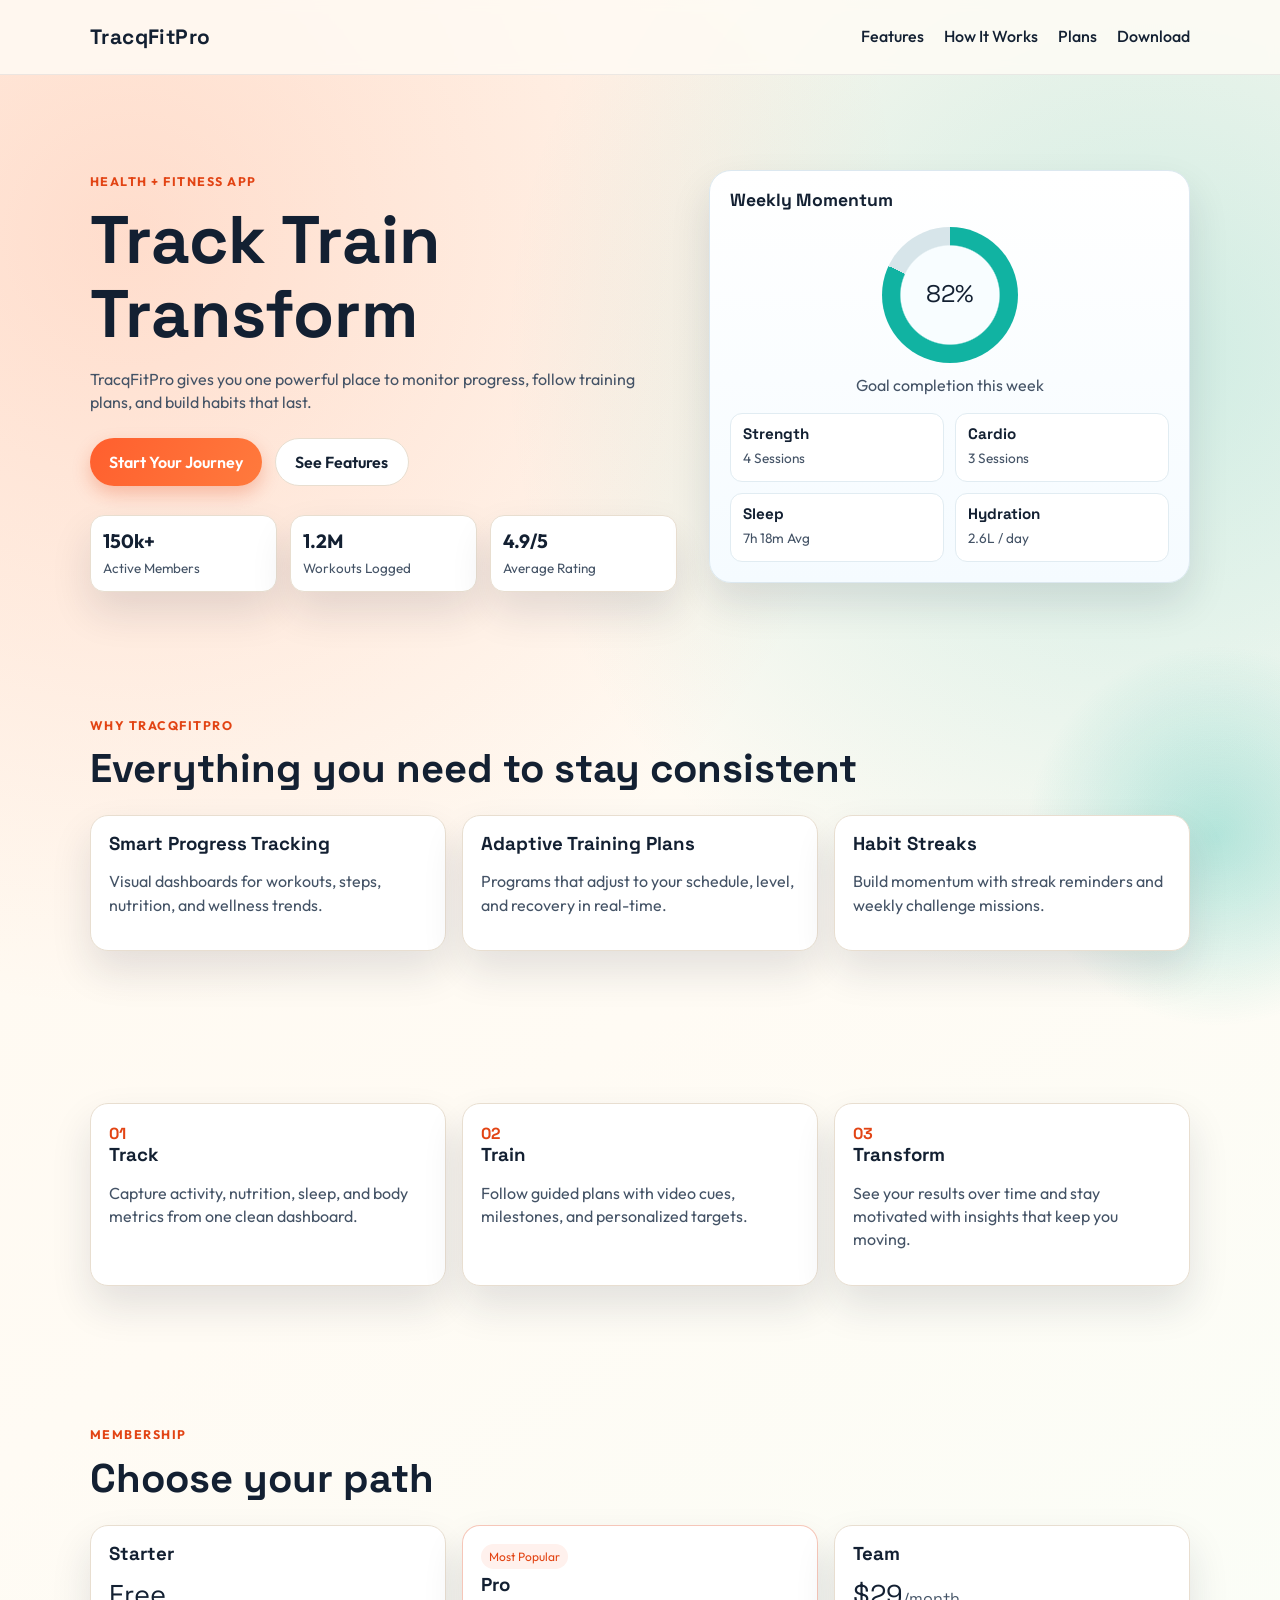
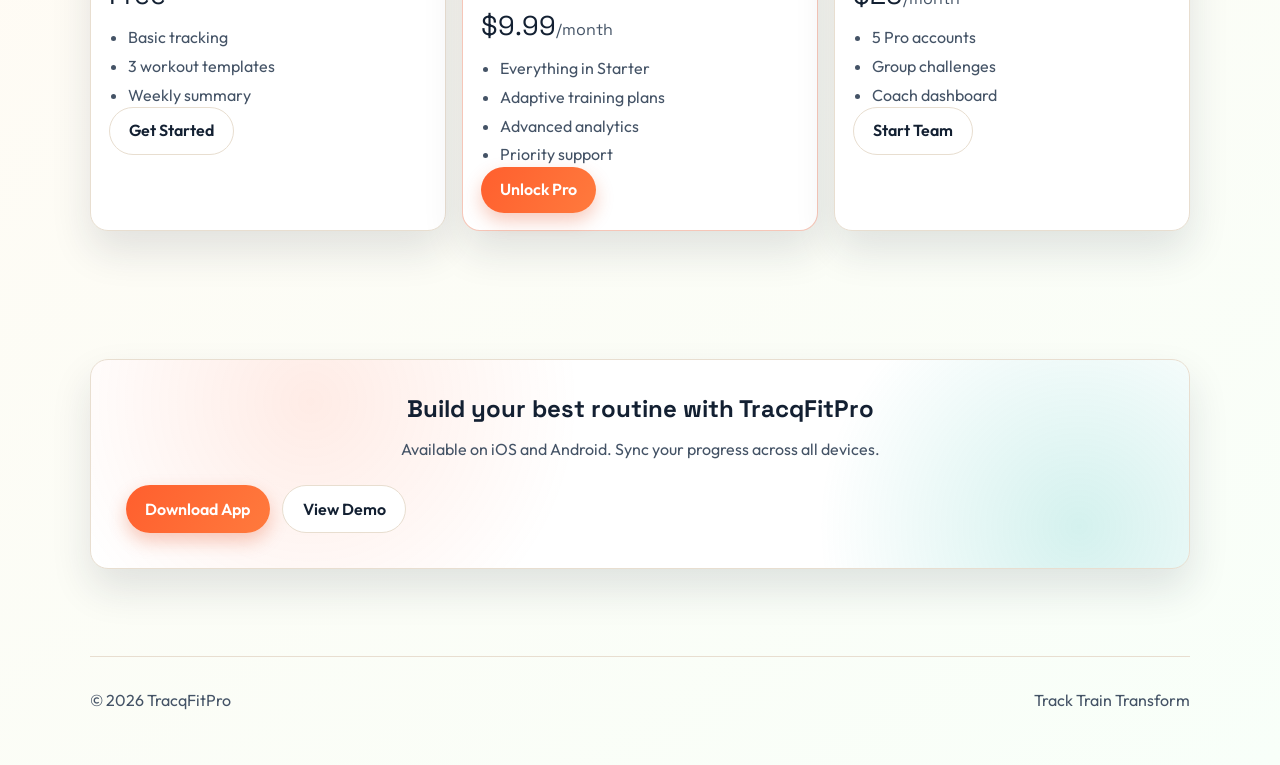
==== index.html @ 1bbfc0fc "Create TracqFitPro GitHub Pages website" ====
<!DOCTYPE html>
<html lang="en">
<head>
  <meta charset="UTF-8">
  <meta name="viewport" content="width=device-width, initial-scale=1.0">
  <title>TracqFitPro | Track Train Transform</title>
  <meta name="description" content="TracqFitPro is a health and fitness app built to help you track your progress, train with purpose, and transform your lifestyle.">
  <link rel="preconnect" href="https://fonts.googleapis.com">
  <link rel="preconnect" href="https://fonts.gstatic.com" crossorigin>
  <link href="https://fonts.googleapis.com/css2?family=Outfit:wght@400;500;600;700;800&family=Space+Grotesk:wght@500;700&display=swap" rel="stylesheet">
  <link rel="stylesheet" href="assets/css/styles.css">
</head>
<body>
  <div class="page-glow" aria-hidden="true"></div>

  <header class="site-header">
    <div class="container nav-wrap">
      <a class="brand" href="#top">TracqFitPro</a>
      <button class="menu-btn" aria-label="Toggle menu" aria-expanded="false">Menu</button>
      <nav class="site-nav" id="site-nav">
        <a href="#features">Features</a>
        <a href="#how">How It Works</a>
        <a href="#plans">Plans</a>
        <a href="#download">Download</a>
      </nav>
    </div>
  </header>

  <main id="top">
    <section class="hero">
      <div class="container hero-grid">
        <div class="hero-copy reveal">
          <p class="eyebrow">Health + Fitness App</p>
          <h1>Track Train Transform</h1>
          <p class="lead">TracqFitPro gives you one powerful place to monitor progress, follow training plans, and build habits that last.</p>
          <div class="hero-actions">
            <a class="btn btn-primary" href="#download">Start Your Journey</a>
            <a class="btn btn-ghost" href="#features">See Features</a>
          </div>
          <ul class="hero-stats" aria-label="App highlights">
            <li><strong>150k+</strong><span>Active Members</span></li>
            <li><strong>1.2M</strong><span>Workouts Logged</span></li>
            <li><strong>4.9/5</strong><span>Average Rating</span></li>
          </ul>
        </div>

        <div class="hero-card reveal" aria-label="Weekly activity snapshot">
          <h2>Weekly Momentum</h2>
          <div class="ring-wrap">
            <div class="ring" role="img" aria-label="82 percent weekly goal complete">
              <span>82%</span>
            </div>
            <p>Goal completion this week</p>
          </div>
          <div class="mini-grid">
            <article>
              <h3>Strength</h3>
              <p>4 Sessions</p>
            </article>
            <article>
              <h3>Cardio</h3>
              <p>3 Sessions</p>
            </article>
            <article>
              <h3>Sleep</h3>
              <p>7h 18m Avg</p>
            </article>
            <article>
              <h3>Hydration</h3>
              <p>2.6L / day</p>
            </article>
          </div>
        </div>
      </div>
    </section>

    <section class="features" id="features">
      <div class="container">
        <p class="eyebrow reveal">Why TracqFitPro</p>
        <h2 class="section-title reveal">Everything you need to stay consistent</h2>
        <div class="feature-grid">
          <article class="feature-card reveal">
            <h3>Smart Progress Tracking</h3>
            <p>Visual dashboards for workouts, steps, nutrition, and wellness trends.</p>
          </article>
          <article class="feature-card reveal">
            <h3>Adaptive Training Plans</h3>
            <p>Programs that adjust to your schedule, level, and recovery in real-time.</p>
          </article>
          <article class="feature-card reveal">
            <h3>Habit Streaks</h3>
            <p>Build momentum with streak reminders and weekly challenge missions.</p>
          </article>
        </div>
      </div>
    </section>

    <section class="how" id="how">
      <div class="container steps-grid">
        <div class="step reveal">
          <span>01</span>
          <h3>Track</h3>
          <p>Capture activity, nutrition, sleep, and body metrics from one clean dashboard.</p>
        </div>
        <div class="step reveal">
          <span>02</span>
          <h3>Train</h3>
          <p>Follow guided plans with video cues, milestones, and personalized targets.</p>
        </div>
        <div class="step reveal">
          <span>03</span>
          <h3>Transform</h3>
          <p>See your results over time and stay motivated with insights that keep you moving.</p>
        </div>
      </div>
    </section>

    <section class="plans" id="plans">
      <div class="container">
        <p class="eyebrow reveal">Membership</p>
        <h2 class="section-title reveal">Choose your path</h2>
        <div class="plans-grid">
          <article class="plan reveal">
            <h3>Starter</h3>
            <p class="price">Free</p>
            <ul>
              <li>Basic tracking</li>
              <li>3 workout templates</li>
              <li>Weekly summary</li>
            </ul>
            <a href="#download" class="btn btn-ghost">Get Started</a>
          </article>
          <article class="plan plan-featured reveal">
            <p class="tag">Most Popular</p>
            <h3>Pro</h3>
            <p class="price">$9.99<span>/month</span></p>
            <ul>
              <li>Everything in Starter</li>
              <li>Adaptive training plans</li>
              <li>Advanced analytics</li>
              <li>Priority support</li>
            </ul>
            <a href="#download" class="btn btn-primary">Unlock Pro</a>
          </article>
          <article class="plan reveal">
            <h3>Team</h3>
            <p class="price">$29<span>/month</span></p>
            <ul>
              <li>5 Pro accounts</li>
              <li>Group challenges</li>
              <li>Coach dashboard</li>
            </ul>
            <a href="#download" class="btn btn-ghost">Start Team</a>
          </article>
        </div>
      </div>
    </section>

    <section class="download" id="download">
      <div class="container download-wrap reveal">
        <h2>Build your best routine with TracqFitPro</h2>
        <p>Available on iOS and Android. Sync your progress across all devices.</p>
        <div class="hero-actions">
          <a class="btn btn-primary" href="#top">Download App</a>
          <a class="btn btn-ghost" href="#top">View Demo</a>
        </div>
      </div>
    </section>
  </main>

  <footer class="site-footer">
    <div class="container footer-wrap">
      <p>© <span id="year"></span> TracqFitPro</p>
      <p>Track Train Transform</p>
    </div>
  </footer>

  <script src="assets/js/script.js"></script>
</body>
</html>
---- assets/css/styles.css ----
:root {
  --bg: #fff8ee;
  --surface: #ffffff;
  --ink: #132032;
  --muted: #445366;
  --brand: #ff5f2e;
  --brand-dark: #e24414;
  --accent: #11b3a2;
  --line: #e8ded0;
  --shadow: 0 20px 40px rgba(23, 37, 54, 0.12);
}

* {
  box-sizing: border-box;
}

html {
  scroll-behavior: smooth;
}

body {
  margin: 0;
  font-family: "Outfit", "Segoe UI", sans-serif;
  color: var(--ink);
  background:
    radial-gradient(circle at 10% 10%, rgba(255, 95, 46, 0.18), transparent 32%),
    radial-gradient(circle at 90% 15%, rgba(17, 179, 162, 0.2), transparent 28%),
    linear-gradient(145deg, #fff8ee 0%, #fffbf4 45%, #f8fff9 100%);
  line-height: 1.45;
}

.page-glow {
  position: fixed;
  inset: auto -8rem -8rem auto;
  width: 24rem;
  height: 24rem;
  background: radial-gradient(circle, rgba(17, 179, 162, 0.28), transparent 70%);
  pointer-events: none;
  z-index: -1;
}

.container {
  width: min(1100px, 92%);
  margin: 0 auto;
}

.site-header {
  position: sticky;
  top: 0;
  z-index: 10;
  backdrop-filter: blur(6px);
  background: rgba(255, 252, 246, 0.8);
  border-bottom: 1px solid rgba(19, 32, 50, 0.08);
}

.nav-wrap {
  min-height: 4.6rem;
  display: flex;
  align-items: center;
  justify-content: space-between;
  gap: 1rem;
}

.brand {
  text-decoration: none;
  color: var(--ink);
  font-family: "Space Grotesk", "Outfit", sans-serif;
  font-size: 1.3rem;
  font-weight: 700;
  letter-spacing: 0.02em;
}

.site-nav {
  display: flex;
  gap: 1.25rem;
}

.site-nav a {
  text-decoration: none;
  color: var(--ink);
  font-weight: 500;
}

.site-nav a:hover,
.site-nav a:focus-visible {
  color: var(--brand-dark);
}

.menu-btn {
  display: none;
  border: 1px solid var(--line);
  border-radius: 999px;
  padding: 0.45rem 0.8rem;
  background: #fff;
  color: var(--ink);
  font-weight: 600;
}

.hero {
  padding: 5.4rem 0 3rem;
}

.hero-grid {
  display: grid;
  grid-template-columns: 1.1fr 0.9fr;
  gap: 2rem;
  align-items: center;
}

.eyebrow {
  text-transform: uppercase;
  letter-spacing: 0.12em;
  font-size: 0.78rem;
  font-weight: 700;
  color: var(--brand-dark);
}

h1,
h2,
h3 {
  margin: 0;
  line-height: 1.1;
  font-family: "Space Grotesk", "Outfit", sans-serif;
}

h1 {
  margin-top: 0.5rem;
  font-size: clamp(2.2rem, 6vw, 4.2rem);
}

.lead {
  margin-top: 1rem;
  color: var(--muted);
  max-width: 58ch;
}

.hero-actions {
  margin-top: 1.5rem;
  display: flex;
  flex-wrap: wrap;
  gap: 0.8rem;
}

.btn {
  text-decoration: none;
  display: inline-flex;
  align-items: center;
  justify-content: center;
  border-radius: 999px;
  padding: 0.72rem 1.2rem;
  font-weight: 600;
  transition: transform 0.2s ease, box-shadow 0.2s ease, background 0.2s ease;
}

.btn:hover,
.btn:focus-visible {
  transform: translateY(-2px);
}

.btn-primary {
  background: linear-gradient(120deg, var(--brand), #ff7a3d);
  color: #fff;
  box-shadow: 0 8px 18px rgba(226, 68, 20, 0.28);
}

.btn-ghost {
  border: 1px solid var(--line);
  background: #fff;
  color: var(--ink);
}

.hero-stats {
  margin: 1.8rem 0 0;
  padding: 0;
  list-style: none;
  display: grid;
  grid-template-columns: repeat(3, minmax(0, 1fr));
  gap: 0.8rem;
}

.hero-stats li {
  background: var(--surface);
  border: 1px solid var(--line);
  border-radius: 14px;
  padding: 0.75rem;
  box-shadow: var(--shadow);
}

.hero-stats strong {
  display: block;
  font-size: 1.2rem;
}

.hero-stats span {
  color: var(--muted);
  font-size: 0.84rem;
}

.hero-card {
  background: linear-gradient(180deg, #ffffff 0%, #f5fbff 100%);
  border: 1px solid #dce8f0;
  border-radius: 22px;
  padding: 1.25rem;
  box-shadow: var(--shadow);
}

.hero-card h2 {
  font-size: 1.1rem;
}

.ring-wrap {
  margin-top: 1rem;
  text-align: center;
}

.ring {
  margin: 0 auto;
  width: 8.5rem;
  aspect-ratio: 1;
  border-radius: 50%;
  display: grid;
  place-items: center;
  font-family: "Space Grotesk", sans-serif;
  font-size: 1.5rem;
  color: var(--ink);
  background:
    radial-gradient(closest-side, #f8fdff 72%, transparent 74% 100%),
    conic-gradient(var(--accent) 0 82%, #d7e5ea 82% 100%);
}

.ring-wrap p {
  margin-top: 0.7rem;
  color: var(--muted);
}

.mini-grid {
  margin-top: 1rem;
  display: grid;
  grid-template-columns: repeat(2, minmax(0, 1fr));
  gap: 0.7rem;
}

.mini-grid article {
  background: #fff;
  border: 1px solid #e1ecf2;
  border-radius: 12px;
  padding: 0.75rem;
}

.mini-grid h3 {
  font-size: 0.95rem;
}

.mini-grid p {
  margin: 0.4rem 0 0;
  color: var(--muted);
  font-size: 0.85rem;
}

section {
  padding: 4rem 0;
}

.section-title {
  margin-top: 0.5rem;
  font-size: clamp(1.6rem, 4vw, 2.5rem);
}

.feature-grid,
.plans-grid,
.steps-grid {
  margin-top: 1.5rem;
  display: grid;
  gap: 1rem;
}

.feature-grid {
  grid-template-columns: repeat(3, minmax(0, 1fr));
}

.feature-card,
.step,
.plan,
.download-wrap {
  background: var(--surface);
  border: 1px solid var(--line);
  border-radius: 18px;
  box-shadow: var(--shadow);
}

.feature-card,
.step,
.plan {
  padding: 1.1rem;
}

.feature-card p,
.step p,
.plan ul {
  color: var(--muted);
}

.steps-grid {
  grid-template-columns: repeat(3, minmax(0, 1fr));
}

.step span {
  font-family: "Space Grotesk", sans-serif;
  color: var(--brand-dark);
  font-weight: 700;
}

.plans-grid {
  grid-template-columns: repeat(3, minmax(0, 1fr));
}

.plan .price {
  margin: 0.7rem 0;
  font-family: "Space Grotesk", sans-serif;
  font-size: 1.7rem;
}

.plan .price span {
  font-size: 1rem;
  color: var(--muted);
}

.plan ul {
  margin: 0;
  padding-left: 1.2rem;
  display: grid;
  gap: 0.35rem;
}

.plan-featured {
  border-color: rgba(226, 68, 20, 0.3);
  transform: translateY(-0.4rem);
}

.tag {
  margin: 0 0 0.35rem;
  display: inline-block;
  background: #fff1ed;
  color: var(--brand-dark);
  font-size: 0.75rem;
  padding: 0.25rem 0.5rem;
  border-radius: 999px;
}

.download-wrap {
  padding: 2.2rem;
  text-align: center;
  background:
    radial-gradient(circle at 20% 20%, rgba(255, 95, 46, 0.12), transparent 30%),
    radial-gradient(circle at 90% 80%, rgba(17, 179, 162, 0.18), transparent 26%),
    #ffffff;
}

.download-wrap p {
  color: var(--muted);
}

.site-footer {
  padding: 1.4rem 0 2.3rem;
}

.footer-wrap {
  border-top: 1px solid var(--line);
  padding-top: 1rem;
  display: flex;
  justify-content: space-between;
  color: var(--muted);
  gap: 1rem;
  flex-wrap: wrap;
}

.reveal {
  opacity: 0;
  transform: translateY(18px);
}

.reveal.in-view {
  opacity: 1;
  transform: translateY(0);
  transition: opacity 0.6s ease, transform 0.6s ease;
}

@media (max-width: 900px) {
  .hero-grid,
  .feature-grid,
  .steps-grid,
  .plans-grid {
    grid-template-columns: 1fr;
  }

  .plan-featured {
    transform: none;
  }

  .menu-btn {
    display: inline-flex;
  }

  .site-nav {
    position: absolute;
    top: 4.7rem;
    right: 4%;
    left: 4%;
    background: #fff;
    border: 1px solid var(--line);
    border-radius: 14px;
    box-shadow: var(--shadow);
    padding: 0.8rem;
    display: none;
    flex-direction: column;
  }

  .site-nav.open {
    display: flex;
  }
}

@media (prefers-reduced-motion: reduce) {
  html {
    scroll-behavior: auto;
  }

  .btn,
  .reveal,
  .reveal.in-view {
    transition: none;
    transform: none;
    opacity: 1;
  }
}
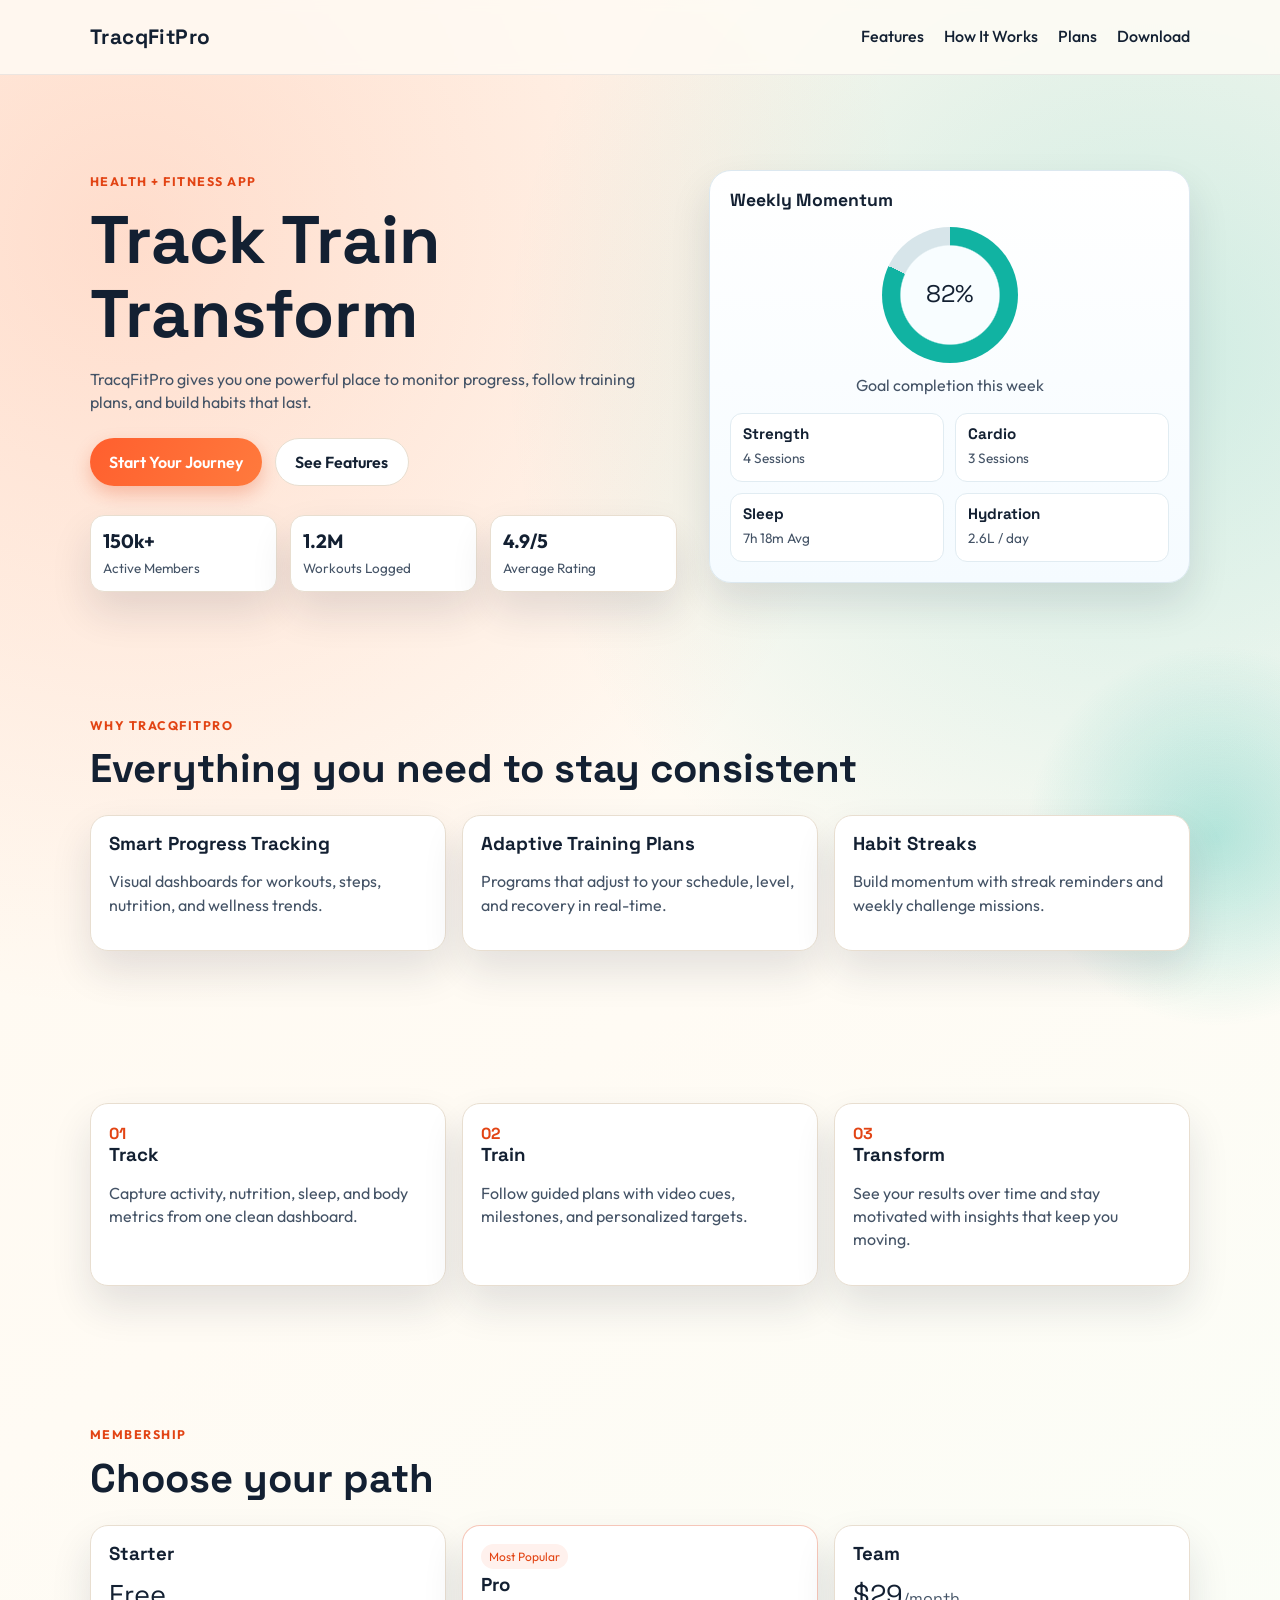
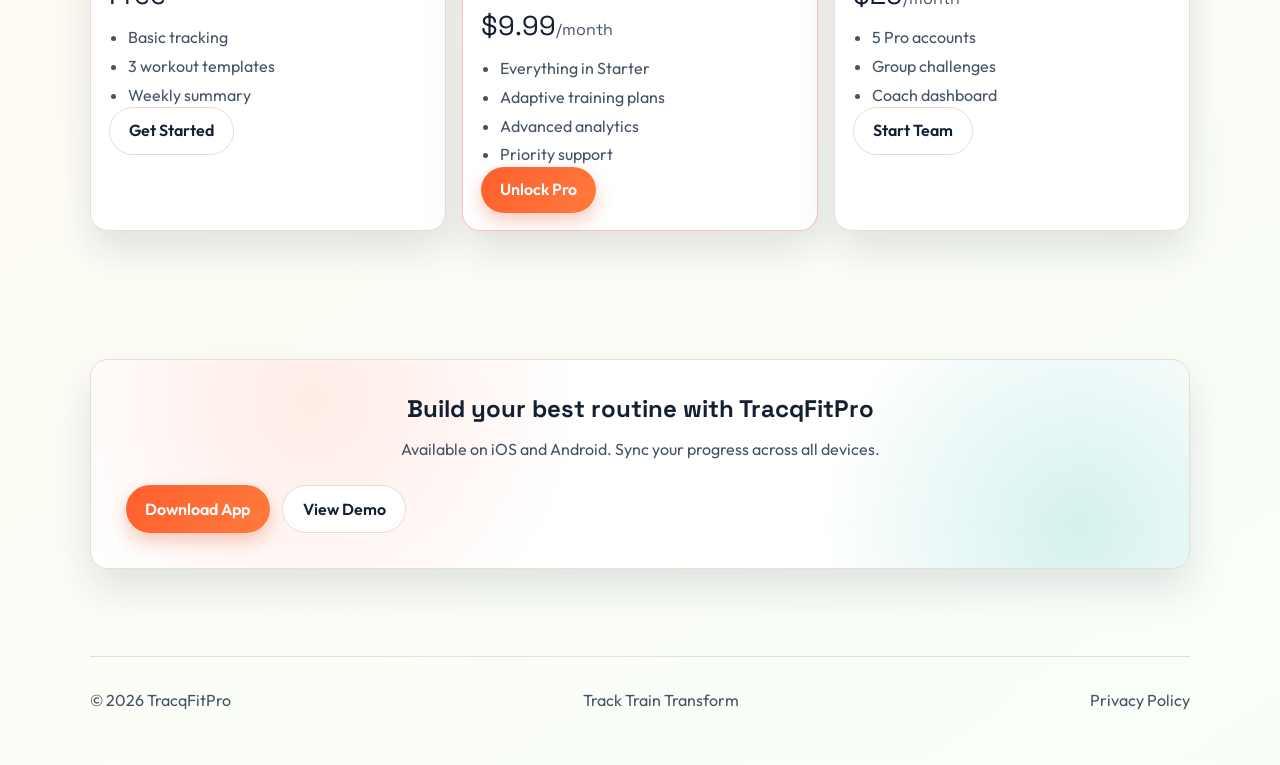
==== commit e6e3bfa3: "Add iOS privacy policy page and footer link" ====
--- a/index.html
+++ b/index.html
@@ -172,6 +172,7 @@
     <div class="container footer-wrap">
       <p>© <span id="year"></span> TracqFitPro</p>
       <p>Track Train Transform</p>
+      <p><a class="footer-link" href="privacy.html">Privacy Policy</a></p>
     </div>
   </footer>
 
--- a/assets/css/styles.css
+++ b/assets/css/styles.css
@@ -374,6 +374,73 @@
   flex-wrap: wrap;
 }
 
+.footer-link {
+  color: var(--muted);
+  text-decoration: none;
+  border-bottom: 1px solid transparent;
+}
+
+.footer-link:hover,
+.footer-link:focus-visible {
+  color: var(--brand-dark);
+  border-bottom-color: var(--brand-dark);
+}
+
+.legal-main {
+  padding: 3rem 0 4rem;
+}
+
+.legal-hero {
+  padding: 2.6rem 0 1.6rem;
+}
+
+.legal-hero-card,
+.legal-card {
+  background: var(--surface);
+  border: 1px solid var(--line);
+  border-radius: 18px;
+  box-shadow: var(--shadow);
+}
+
+.legal-hero-card {
+  padding: 1.5rem;
+}
+
+.legal-content {
+  padding-top: 0.4rem;
+}
+
+.legal-card {
+  padding: 1.5rem;
+}
+
+.legal-card h2 {
+  margin-top: 1.4rem;
+  font-size: 1.25rem;
+}
+
+.legal-card h2:first-child {
+  margin-top: 0;
+}
+
+.legal-card p,
+.legal-card li {
+  color: var(--muted);
+}
+
+.legal-card ul {
+  margin-top: 0.5rem;
+  padding-left: 1.2rem;
+}
+
+.legal-card li {
+  margin-bottom: 0.4rem;
+}
+
+.static-nav {
+  display: flex;
+}
+
 .reveal {
   opacity: 0;
   transform: translateY(18px);
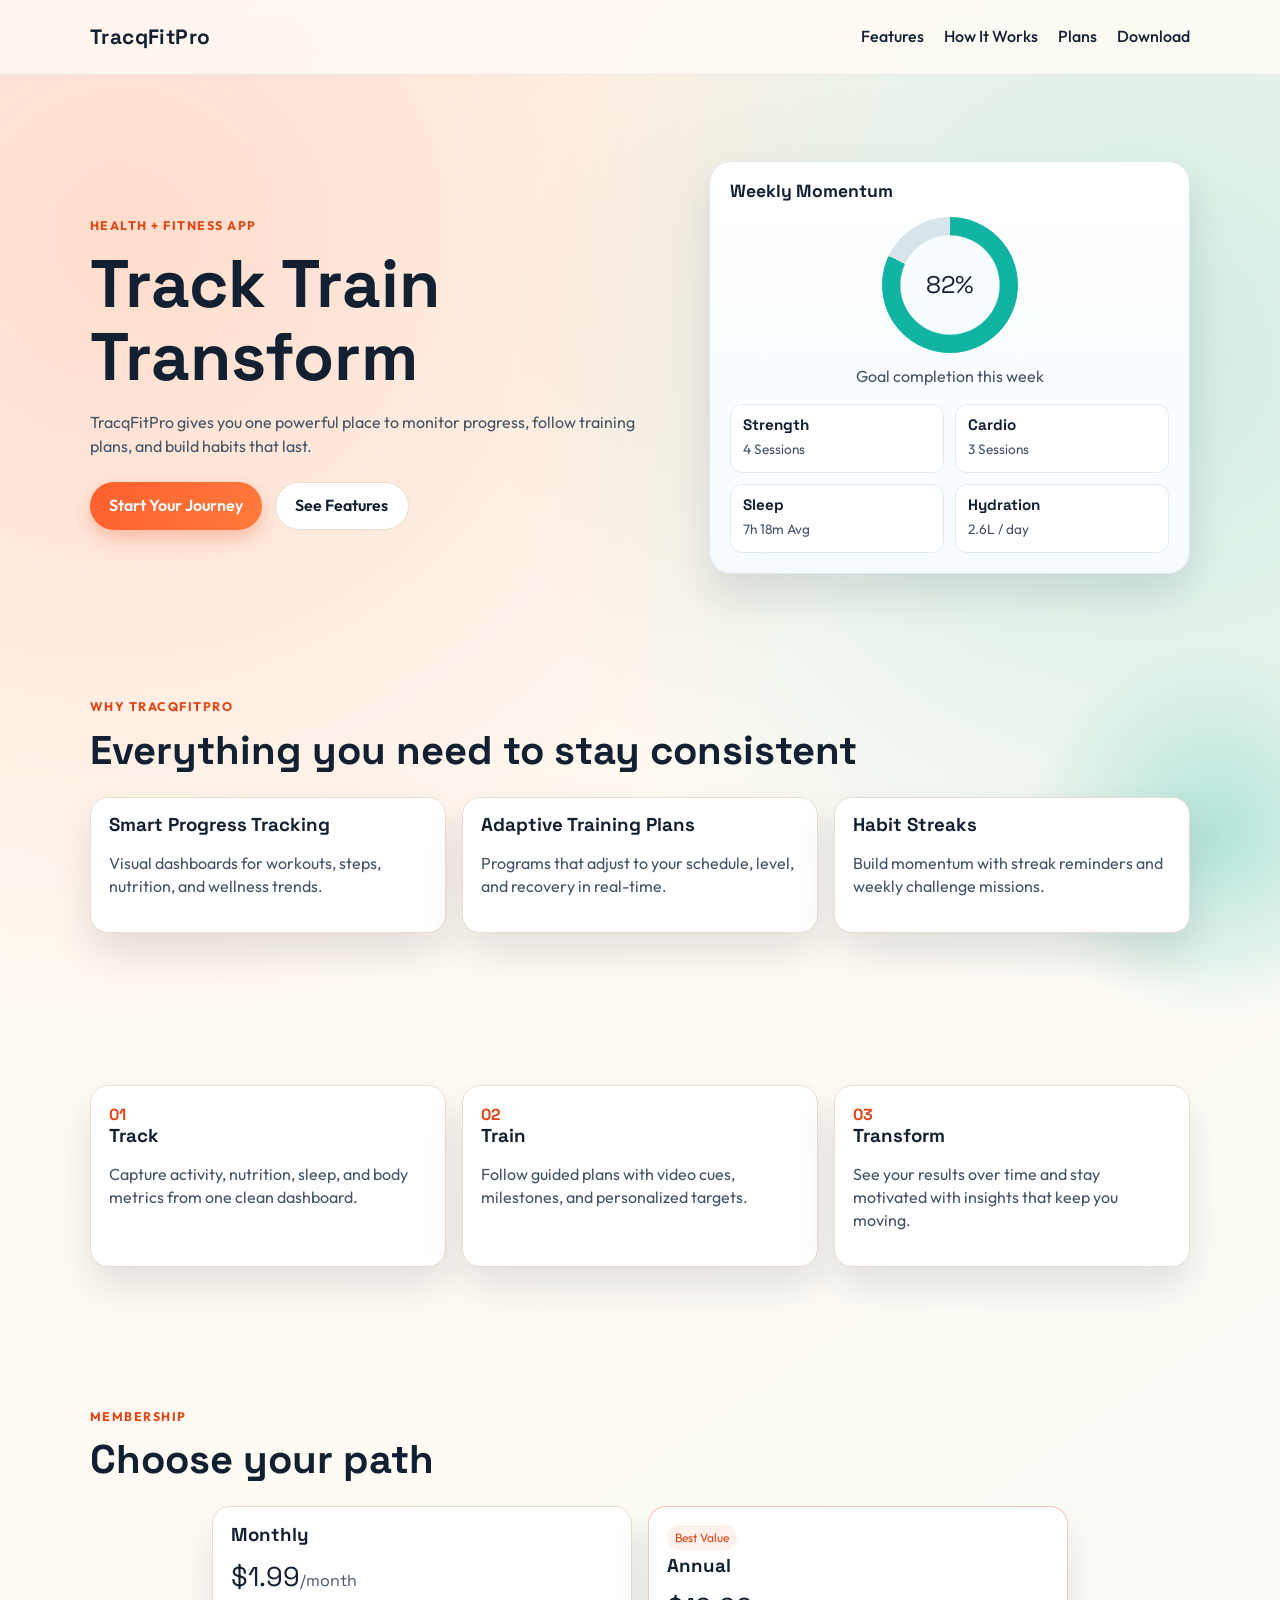
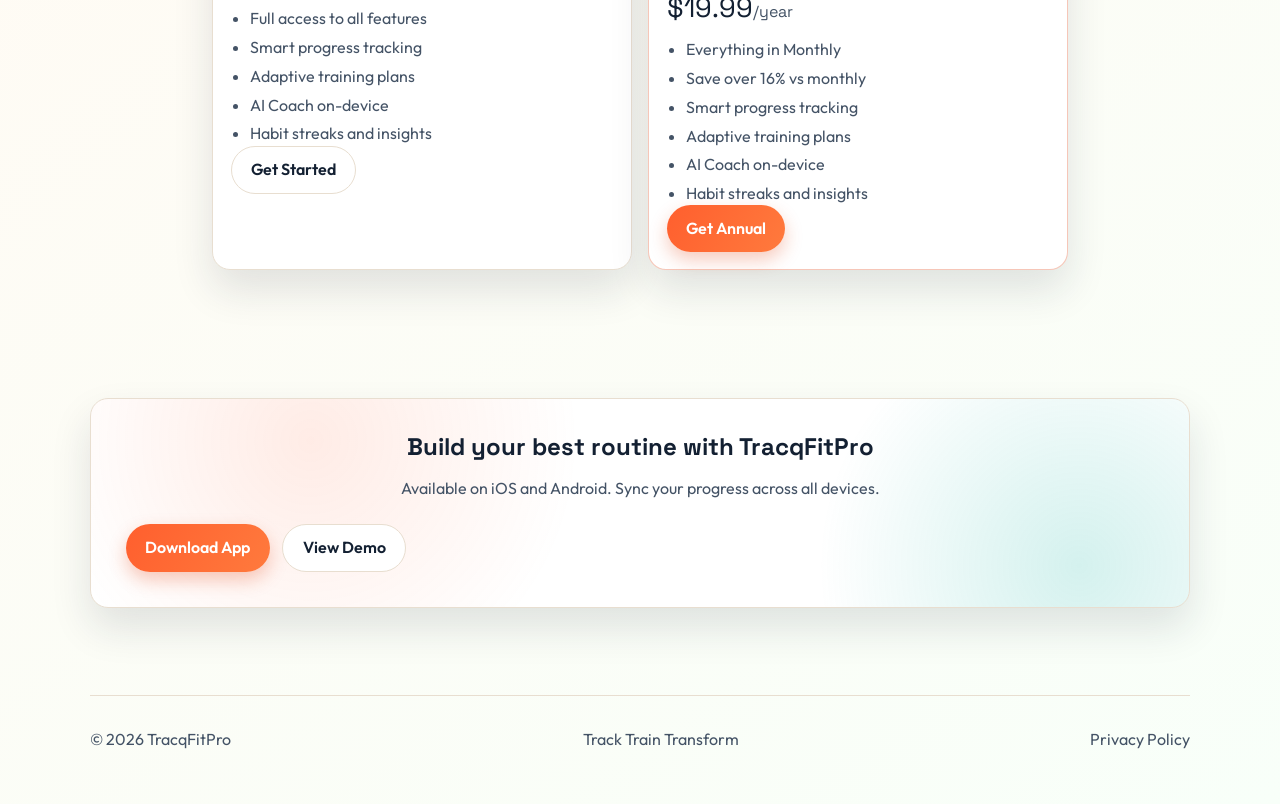
==== commit 4fa4355e: "Remove hero stats; update pricing to monthly \.99 and annual \.99" ====
--- a/index.html
+++ b/index.html
@@ -37,11 +37,7 @@
             <a class="btn btn-primary" href="#download">Start Your Journey</a>
             <a class="btn btn-ghost" href="#features">See Features</a>
           </div>
-          <ul class="hero-stats" aria-label="App highlights">
-            <li><strong>150k+</strong><span>Active Members</span></li>
-            <li><strong>1.2M</strong><span>Workouts Logged</span></li>
-            <li><strong>4.9/5</strong><span>Average Rating</span></li>
-          </ul>
+
         </div>
 
         <div class="hero-card reveal" aria-label="Weekly activity snapshot">
@@ -119,38 +115,32 @@
       <div class="container">
         <p class="eyebrow reveal">Membership</p>
         <h2 class="section-title reveal">Choose your path</h2>
-        <div class="plans-grid">
+        <div class="plans-grid plans-grid-2">
           <article class="plan reveal">
-            <h3>Starter</h3>
-            <p class="price">Free</p>
+            <h3>Monthly</h3>
+            <p class="price">$1.99<span>/month</span></p>
             <ul>
-              <li>Basic tracking</li>
-              <li>3 workout templates</li>
-              <li>Weekly summary</li>
+              <li>Full access to all features</li>
+              <li>Smart progress tracking</li>
+              <li>Adaptive training plans</li>
+              <li>AI Coach on-device</li>
+              <li>Habit streaks and insights</li>
             </ul>
             <a href="#download" class="btn btn-ghost">Get Started</a>
           </article>
           <article class="plan plan-featured reveal">
-            <p class="tag">Most Popular</p>
-            <h3>Pro</h3>
-            <p class="price">$9.99<span>/month</span></p>
+            <p class="tag">Best Value</p>
+            <h3>Annual</h3>
+            <p class="price">$19.99<span>/year</span></p>
             <ul>
-              <li>Everything in Starter</li>
+              <li>Everything in Monthly</li>
+              <li>Save over 16% vs monthly</li>
+              <li>Smart progress tracking</li>
               <li>Adaptive training plans</li>
-              <li>Advanced analytics</li>
-              <li>Priority support</li>
+              <li>AI Coach on-device</li>
+              <li>Habit streaks and insights</li>
             </ul>
-            <a href="#download" class="btn btn-primary">Unlock Pro</a>
-          </article>
-          <article class="plan reveal">
-            <h3>Team</h3>
-            <p class="price">$29<span>/month</span></p>
-            <ul>
-              <li>5 Pro accounts</li>
-              <li>Group challenges</li>
-              <li>Coach dashboard</li>
-            </ul>
-            <a href="#download" class="btn btn-ghost">Start Team</a>
+            <a href="#download" class="btn btn-primary">Get Annual</a>
           </article>
         </div>
       </div>
--- a/assets/css/styles.css
+++ b/assets/css/styles.css
@@ -314,6 +314,11 @@
   grid-template-columns: repeat(3, minmax(0, 1fr));
 }
 
+.plans-grid-2 {
+  grid-template-columns: repeat(2, minmax(0, 420px));
+  justify-content: center;
+}
+
 .plan .price {
   margin: 0.7rem 0;
   font-family: "Space Grotesk", sans-serif;
@@ -456,7 +461,8 @@
   .hero-grid,
   .feature-grid,
   .steps-grid,
-  .plans-grid {
+  .plans-grid,
+  .plans-grid-2 {
     grid-template-columns: 1fr;
   }
 
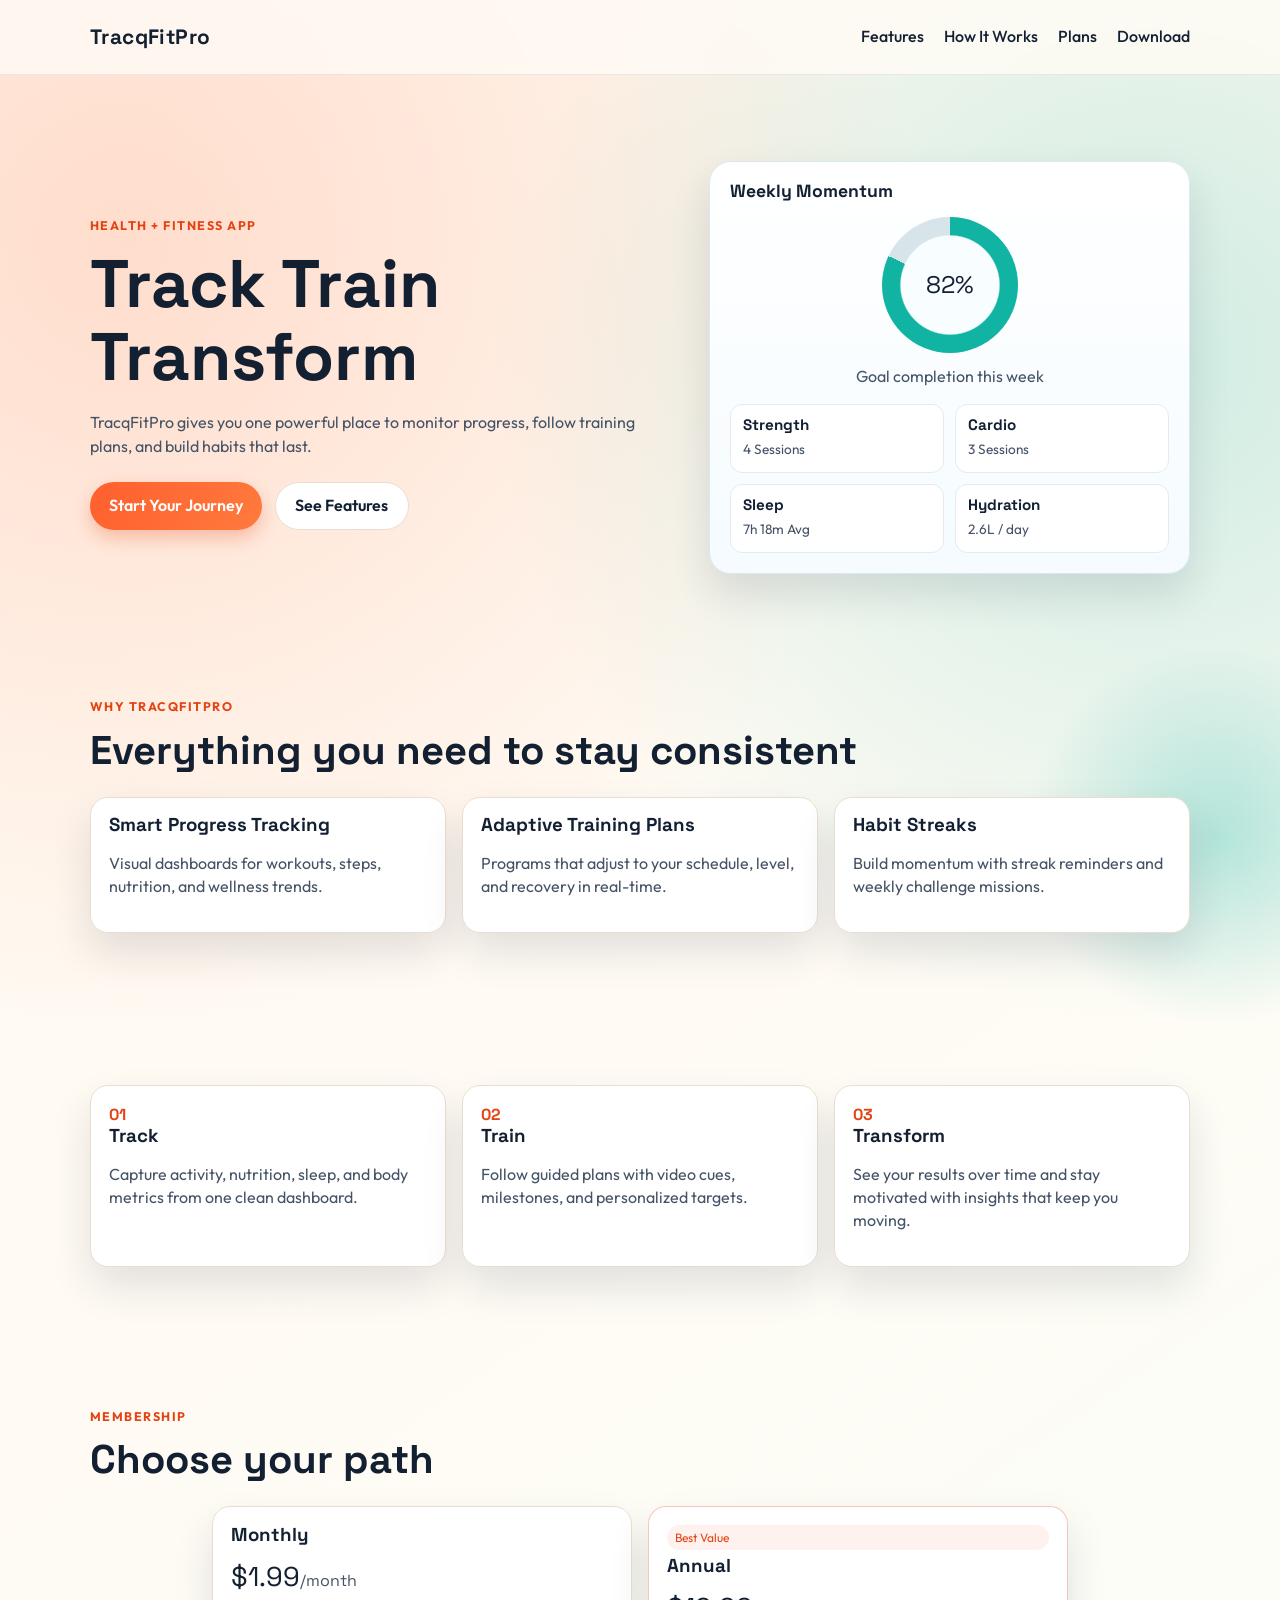
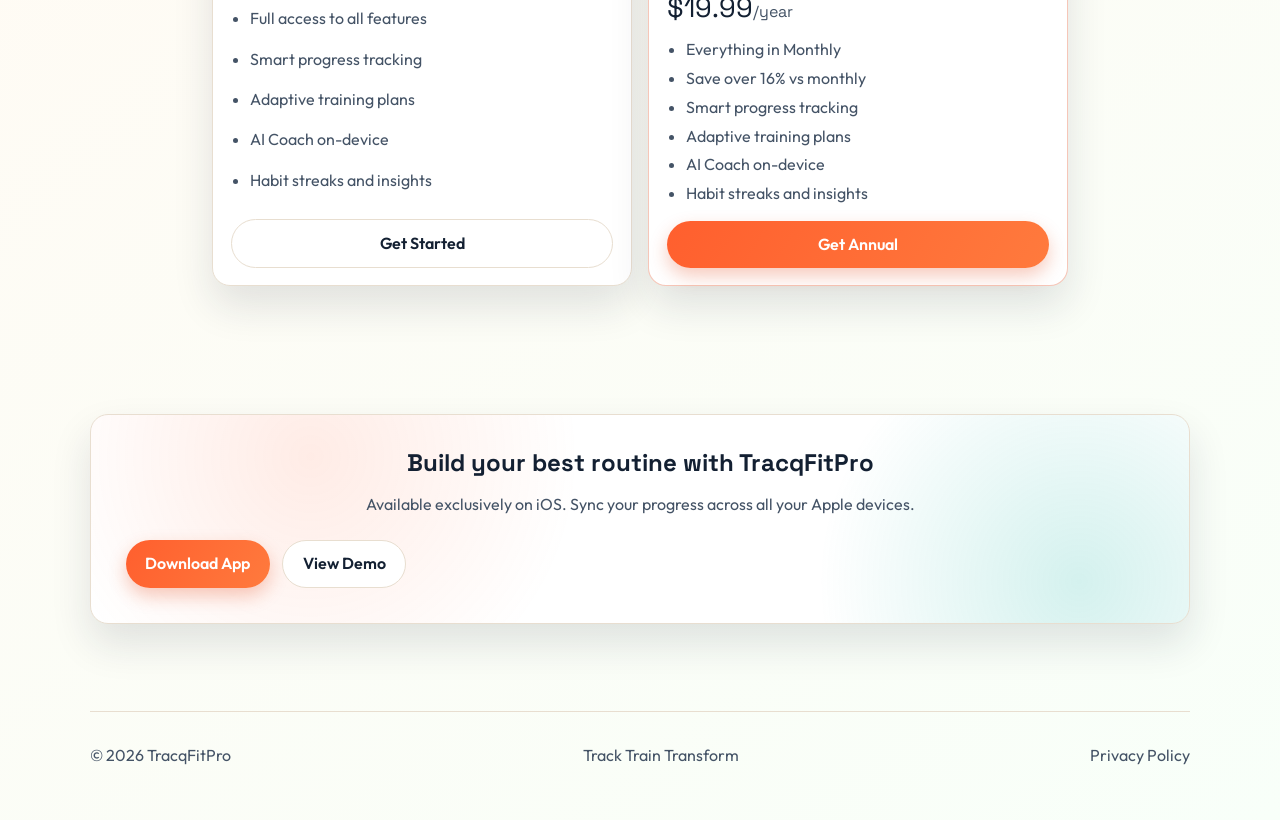
==== commit 906c8aca: "Update download section: iOS only" ====
--- a/index.html
+++ b/index.html
@@ -149,7 +149,7 @@
     <section class="download" id="download">
       <div class="container download-wrap reveal">
         <h2>Build your best routine with TracqFitPro</h2>
-        <p>Available on iOS and Android. Sync your progress across all devices.</p>
+        <p>Available exclusively on iOS. Sync your progress across all your Apple devices.</p>
         <div class="hero-actions">
           <a class="btn btn-primary" href="#top">Download App</a>
           <a class="btn btn-ghost" href="#top">View Demo</a>
--- a/assets/css/styles.css
+++ b/assets/css/styles.css
@@ -294,6 +294,23 @@
   padding: 1.1rem;
 }
 
+.plan {
+  display: flex;
+  flex-direction: column;
+}
+
+.plan .btn {
+  display: block;
+  text-align: center;
+  margin-top: auto;
+  padding-top: 0.72rem;
+  padding-bottom: 0.72rem;
+}
+
+.plan ul {
+  flex: 1;
+}
+
 .feature-card p,
 .step p,
 .plan ul {
@@ -331,7 +348,7 @@
 }
 
 .plan ul {
-  margin: 0;
+  margin: 0 0 1rem;
   padding-left: 1.2rem;
   display: grid;
   gap: 0.35rem;
